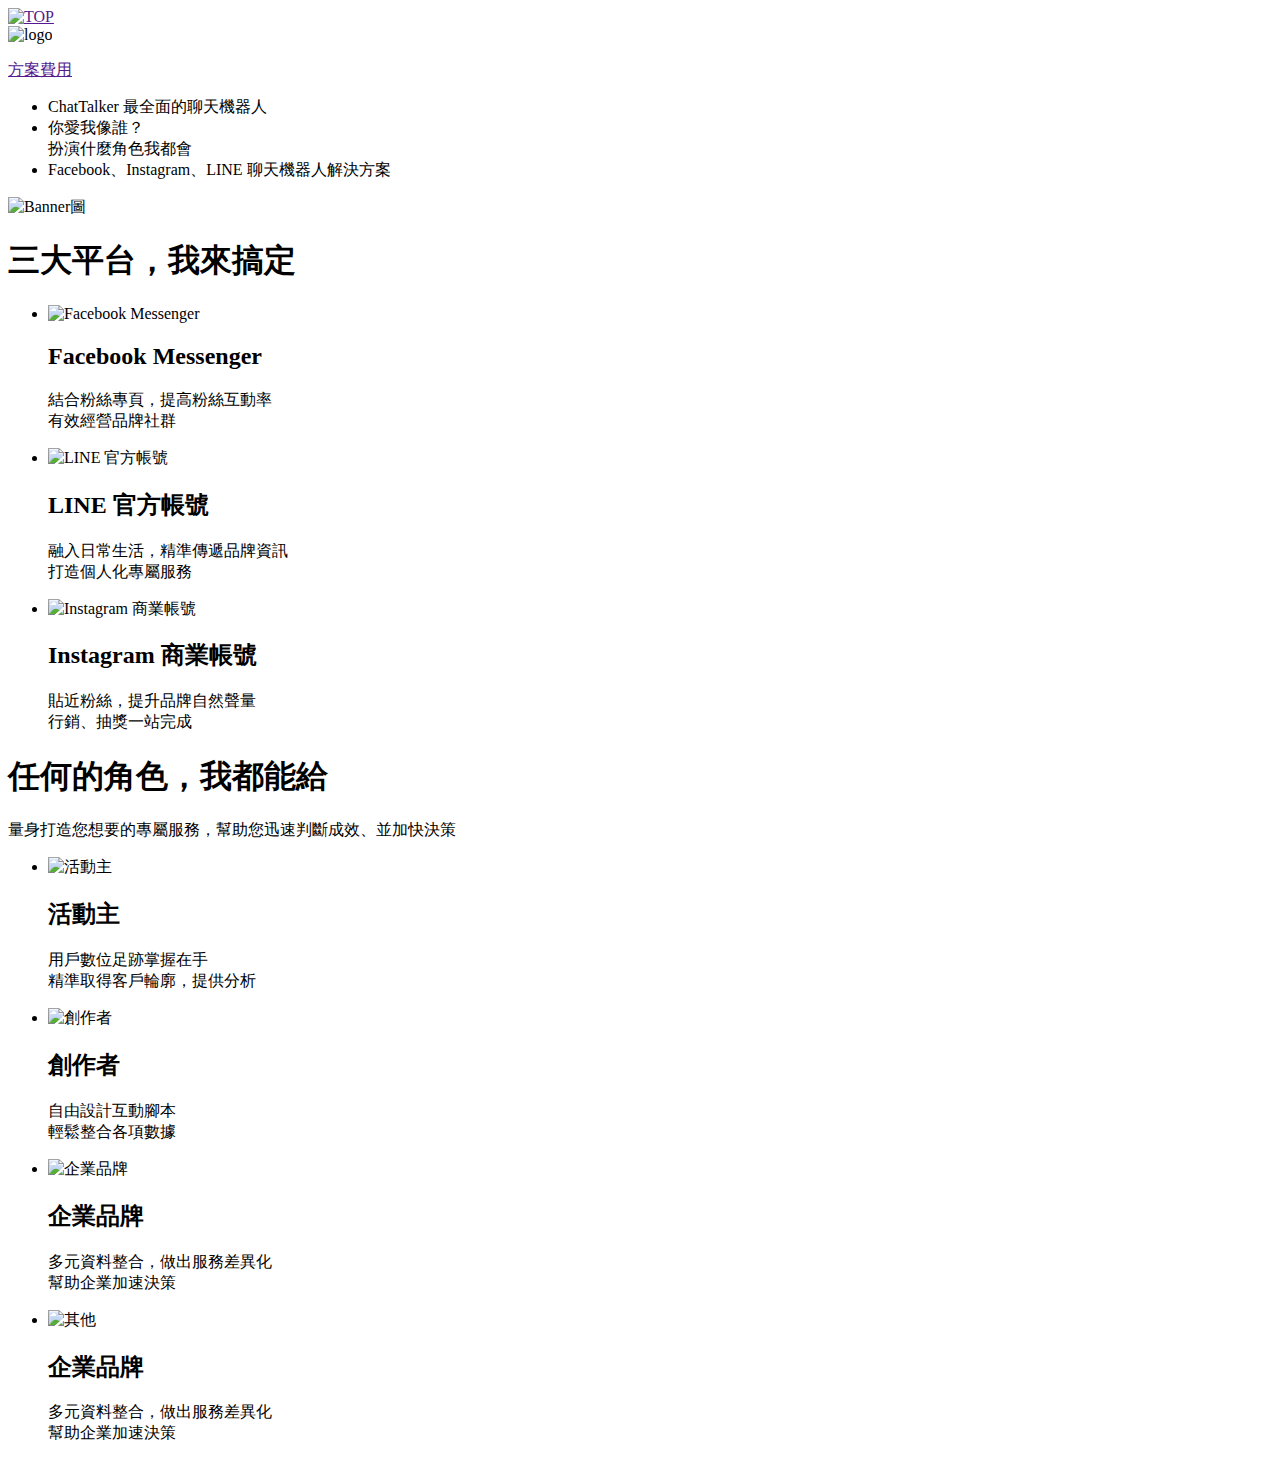
==== index.html @ 8fad362f "HTML格式" ====
<!DOCTYPE html>
<html lang="en">

<head>
    <meta charset="UTF-8">
    <meta http-equiv="X-UA-Compatible" content="IE=edge">
    <meta name="viewport" content="width=device-width, initial-scale=1.0">
    <link rel="stylesheet" href="reset.css">
    <link rel="stylesheet" href="style.css">
    <title>第三週 - RWD 一點都不難，手把手打造手機版網</title>
</head>

<body>
    <!-- 頁面內容(+背景底圖) -->
    <div class="container">
        <!-- 黃曲線色塊背景 -->
        <div class="bgi-01"></div>
        <!-- 置頂(GoTop) -->
        <a class="gotop" href="">
            <img src="https://drive.google.com/uc?export=view&id=1sBYE4o3BccQ96KwDdV9GEMbYti39cmnj" alt="TOP"></a>
        <!-- 表頭(Logo + 方案費用按鈕) -->
        <div class="header">
            <!-- (Logo) -->
            <div class="logo-top"><img
                    src="https://github.com/hexschool/webLayoutTraining1st/blob/master/chatTalker_images/logo.png?raw=true"
                    alt="logo"></div>
            <!-- (方案費用按鈕) -->
            <a href="" class="link">
                <div class="case-cost">
                    <p>方案費用</p>
                </div>
            </a>
        </div>
        <!-- Banner(左側Slogan + 右側圖) -->

        <div class="banner">
            <div class="solgan">
                <ul class="slogan-item">
                    <li class="solgan-item-1">ChatTalker 最全面的聊天機器人</li>
                    <li class="solgan-item-2">你愛我像誰？<br>扮演什麼角色我都會</li>
                    <li class="solgan-item-3">Facebook、Instagram、LINE 聊天機器人解決方案</li>
                </ul>
            </div>
            <div class="banner-img">
                <img src="https://github.com/hexschool/webLayoutTraining1st/blob/master/chatTalker_images/home.svg?raw=true"
                    alt="Banner圖">
            </div>
        </div>

        <!-- 三大平台，我來搞定 -->
        <h1 class="social-media">三大平台，我來搞定</h1>
        <!-- Facebook + LINE + IG -->
        <ul class="media-3">
            <li class="Facebook">
                <img src="https://drive.google.com/uc?export=view&id=1XH35x6qlJoiIuz3nzIiyupL7RR2BRRcg"
                    alt="Facebook Messenger">
                <h2>Facebook Messenger</h2>
                <p>結合粉絲專頁，提高粉絲互動率<br>有效經營品牌社群</p>
            </li>
            <li class="LINE">
                <img src="https://drive.google.com/uc?export=view&id=1EQseoppN3dDP-yrOYeEFmyvTCvLAWO0u" alt="LINE 官方帳號">
                <h2>LINE 官方帳號</h2>
                <p>融入日常生活，精準傳遞品牌資訊<br>打造個人化專屬服務</p>
            </li>
            <li class="IG">
                <img src="https://drive.google.com/uc?export=view&id=1R79skVw8sp6_OXdiisGsTgge0bP0V-e8"
                    alt="Instagram 商業帳號">
                <h2>Instagram 商業帳號</h2>
                <p>貼近粉絲，提升品牌自然聲量<br>行銷、抽獎一站完成</p>
            </li>
        </ul>
        <!-- 任何的角色，我都能給 -->
        <h1 class="any-actor">任何的角色，我都能給</h1>
        <p class="actor-slogan">量身打造您想要的專屬服務，幫助您迅速判斷成效、並加快決策</p>
        <ul class="actor">
            <li class="actor-01"><img src="https://drive.google.com/uc?export=view&id=1tPxVIMw8exGT_G2j2bnwe-807lundO4O"
                    alt="活動主">
                <h2>活動主</h2>
                <p>用戶數位足跡掌握在手<br>精準取得客戶輪廓，提供分析</p>
            </li>
            <li class="actor-02"><img src="https://drive.google.com/uc?export=view&id=1GoV-y7H898oSxpQZ9uZcnLUOlHnnU70u"
                    alt="創作者">
                <h2>創作者</h2>
                <p>自由設計互動腳本<br>輕鬆整合各項數據</p>
            </li>
            <li class="actor-03"><img src="https://drive.google.com/uc?export=view&id=1tlWOFxxPm3g-2RVwGw-IqIE9GUp6NPls"
                    alt="企業品牌">
                <h2>企業品牌</h2>
                <p>多元資料整合，做出服務差異化<br>幫助企業加速決策</p>
            </li>
            <li class="actor-04"><img src="https://drive.google.com/uc?export=view&id=1u_MtL2kQaM2lgJYCbSdToIdzBC2ycOsN"
                    alt="其他">
                <h2>企業品牌</h2>
                <p>多元資料整合，做出服務差異化<br>幫助企業加速決策</p>
            </li>
        </ul>

    </div>

    </div>
</body>

</html>
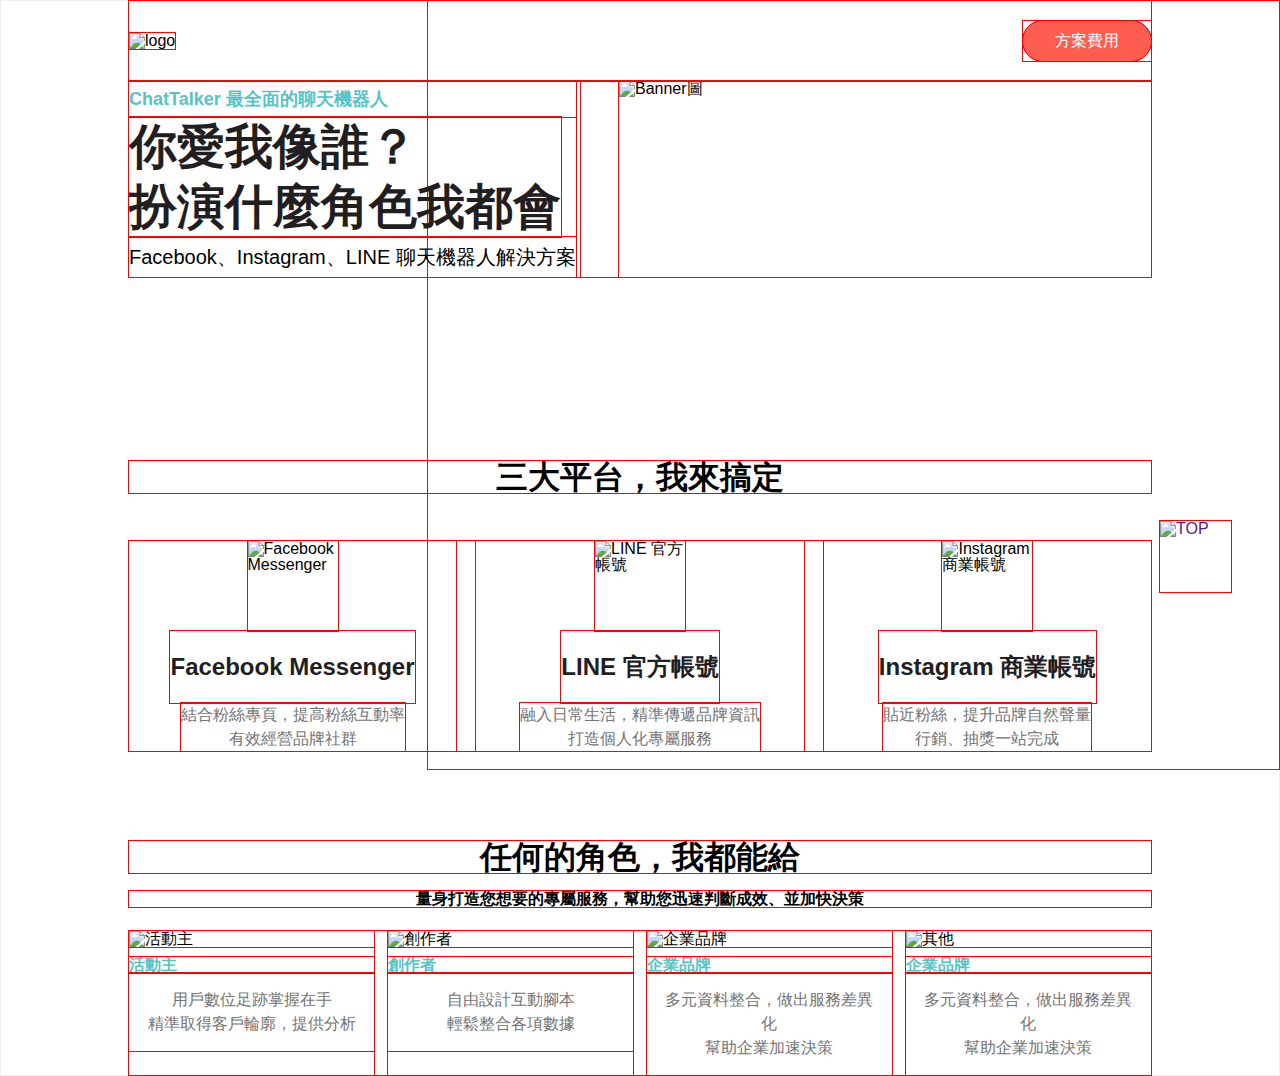
==== commit 95df44f9: "CSS樣式" ====
--- a/index.html
+++ b/index.html
@@ -5,8 +5,8 @@
     <meta charset="UTF-8">
     <meta http-equiv="X-UA-Compatible" content="IE=edge">
     <meta name="viewport" content="width=device-width, initial-scale=1.0">
-    <link rel="stylesheet" href="reset.css">
-    <link rel="stylesheet" href="style.css">
+    <link rel="stylesheet" href="css/reset.css">
+    <link rel="stylesheet" href="css/style.css">
     <title>第三週 - RWD 一點都不難，手把手打造手機版網</title>
 </head>
 
--- a/css/style.css
+++ b/css/style.css
@@ -0,0 +1,327 @@
+* {
+  outline: 1px solid red;
+}
+* {
+  box-sizing: border-box;
+}
+body {
+  /* background-color: #fafafa; */
+  background-color: #ddd;
+  /* GOOGLE字型 */
+  font-family: "Noto Sans TC", sans-serif;
+  /* 網頁瀏覽流動字體_(程式碼) */
+  /* font-size: calc(12px + (16 - 12) * ((100vw - 300px) / (2000 - 300))); */
+}
+/* 頁面內容 */
+.container {
+  max-width: 1364px;
+  height: auto;
+  margin: 0 auto;
+  /* 左右間隙 */
+  padding-left: 10vw;
+  padding-right: 10vw;
+  position: relative;
+  z-index: 2;
+}
+/* 黃曲線色塊背景 */
+.bgi-01 {
+  position: absolute;
+  width: 851.5px;
+  height: 768px;
+  background-size: contain;
+  background-image: url("https://github.com/hexschool/webLayoutTraining1st/blob/master/chatTalker_images/bg_home.svg?raw=true");
+  top: 0px;
+  right: 0px;
+  background-repeat: no-repeat;
+  z-index: -1;
+}
+/* 背景底圖(右黃曲，左藍球、右藍球，左黃球) */
+.container {
+  background: url("https://github.com/hexschool/webLayoutTraining1st/blob/master/chatTalker_images/ball01.svg?raw=true") -230px
+      518px,
+    url("https://github.com/hexschool/webLayoutTraining1st/blob/master/chatTalker_images/ball02.svg?raw=true")
+      1156px 1764px,
+    url("https://github.com/hexschool/webLayoutTraining1st/blob/master/chatTalker_images/ball03.svg?raw=true")
+      50px 2750px;
+  background-repeat: no-repeat;
+  background-color: #fff;
+  border: 1px solid #efefef;
+}
+img {
+  width: 100%;
+  height: auto;
+}
+/* 置頂(GoTop) */
+.gotop > img {
+  width: 71px;
+  height: 71px;
+  position: absolute;
+  top: 520px;
+  right: 48px;
+  z-index: 1;
+}
+
+/* 表頭(Logo + 方案費用按鈕) */
+.header {
+  width: 100%;
+  height: 80px;
+  display: flex;
+  justify-content: space-between;
+  align-items: center;
+}
+/* 表頭(Logo) */
+.logo-top > img {
+  width: 218px;
+  height: auto;
+}
+/* 表頭(方案費用按鈕) */
+.case-cost {
+  width: 128px;
+  display: flex;
+  align-items: center;
+}
+.case-cost p {
+  display: flex;
+  justify-content: center;
+  align-items: center;
+  height: 40px;
+  width: 128px;
+  color: #fff;
+  border-radius: 20px;
+  font-size: 16px;
+}
+a.link {
+  text-decoration: none;
+  border-radius: 20px;
+  background-color: #ff5d50;
+}
+a.link:hover {
+  border-radius: 20px;
+  background-color: #56c4c5;
+}
+
+/* Banner(左側Slogan + 右側圖) */
+.banner {
+  display: flex;
+  justify-content: space-between;
+  height: 534px;
+  height: auto;
+  margin-bottom: 18%;
+}
+/* Banner(左側Slogan) */
+.solgan {
+  width: 451px;
+  display: flex;
+  align-items: center;
+}
+.solgan-item-1 {
+  font-size: 18px;
+  font-weight: bold;
+  color: #56c4c5;
+  line-height: 2;
+}
+.solgan-item-2 {
+  font-size: 48px;
+  font-weight: bold;
+  color: #221e1f;
+  width: 432px;
+  line-height: 1.25;
+}
+.solgan-item-3 {
+  font-size: 20px;
+  color: #22 1e1f;
+  line-height: 2;
+}
+/* Banner(右側圖) */
+.banner-img {
+  width: 532px;
+  display: flex;
+  justify-content: flex-end;
+}
+.banner-img > img {
+  width: 100%;
+  height: auto;
+}
+
+/* 三大平台，我來搞定 */
+.social-media {
+  font-size: 32px;
+  font-weight: bold;
+  text-align: center;
+  margin-bottom: 48px;
+}
+/* Facebook + LINE + IG */
+.media-3 {
+  display: flex;
+  flex-direction: row;
+  justify-content: space-between;
+  margin-bottom: 10vh;
+}
+.Facebook,
+.LINE,
+.IG {
+  display: flex;
+  flex-direction: column;
+  align-items: center;
+  width: 32%;
+}
+
+.Facebook img,
+.LINE img,
+.IG img {
+  width: 90px;
+  height: 90px;
+  display: flex;
+  justify-content: center;
+}
+.Facebook h2,
+.LINE h2,
+.IG h2 {
+  font-size: 24px;
+  font-weight: bold;
+  padding: 24px 0;
+  color: #221e1f;
+}
+.Facebook p,
+.LINE p,
+.IG p {
+  /* width: 32%; */
+  font-size: 16px;
+  color: #747474;
+  text-align: center;
+  line-height: 1.5;
+}
+/* 任何的角色，我都能給 */
+.any-actor {
+  font-size: 32px;
+  font-weight: bold;
+  text-align: center;
+  margin-bottom: 18px;
+}
+.actor-slogan {
+  text-align: center;
+  font-weight: bold;
+  margin-bottom: 24px;
+}
+.actor {
+  display: flex;
+  flex-direction: row;
+  justify-content: space-between;
+  width: 100%;
+}
+.actor-01,
+.actor-02,
+.actor-03,
+.actor-04 {
+  display: flex;
+  flex-direction: column;
+  width: 24%;
+}
+.actor-01 img,
+.actor-02 img,
+.actor-03 img,
+.actor-04 img {
+  max-width: 260px;
+  height: auto;
+  display: flex;
+  justify-content: center;
+  margin-bottom: 10px;
+}
+.actor-01 h2,
+.actor-02 h2,
+.actor-03 h2,
+.actor-04 h2 {
+  color: #56c4c5;
+  font-size: 16px;
+  font-weight: bold;
+}
+.actor-01 p,
+.actor-02 p,
+.actor-03 p,
+.actor-04 p {
+  /* width: 94%; */
+  font-size: 16px;
+  color: #747474;
+  text-align: center;
+  line-height: 1.5;
+  padding: 15px;
+  text-align: center;
+}
+/* ================================= 768px 尺寸 ================================= */
+@media (max-width: 768px) {
+  .container {
+    /* 左右間隙 */
+    padding-left: 7%;
+    padding-right: 7%;
+  }
+  /* 黃曲線色塊背景 */
+  .bgi-01 {
+    position: absolute;
+    width: 426px;
+    height: 384px;
+    background-size: cover;
+    background-size: 100% 100%;
+    background-image: url("https://github.com/hexschool/webLayoutTraining1st/blob/master/chatTalker_images/bg_home.svg?raw=true");
+    top: 0;
+    right: 0;
+    z-index: -1;
+  }
+  /* 表頭(Logo) */
+  .logo-top > img {
+    width: 180px;
+    height: auto;
+  }
+  /* Banner(左側Slogan + 右側圖) */
+  .banner {
+    display: flex;
+    justify-content: center;
+    flex-wrap: wrap;
+    margin-bottom: 100px;
+  }
+  /* Banner(右側圖) */
+  .banner-img {
+    width: 320px;
+    height: auto;
+  }
+  /* Facebook + LINE + IG */
+  .social-media {
+    margin-bottom: 32px;
+  }
+  .media-3 {
+    display: flex;
+    justify-content: center;
+    flex-wrap: wrap;
+  }
+  .Facebook,
+  .LINE,
+  .IG {
+    display: flex;
+    align-items: center;
+    width: 100%;
+  }
+  .Facebook h2,
+  .LINE h2,
+  .IG h2 {
+    padding: 14px 0;
+  }
+  .Facebook,
+  .LINE,
+  .IG {
+    margin-bottom: 24px;
+  }
+  /* 任何的角色，我都能給 */
+  .actor {
+    display: flex;
+    flex-wrap: wrap;
+    align-items: center;
+  }
+  .actor-01,
+  .actor-02,
+  .actor-03,
+  .actor-04 {
+    display: flex;
+    align-items: center;
+    width: 100%;
+    margin-bottom: 20px;
+  }
+}
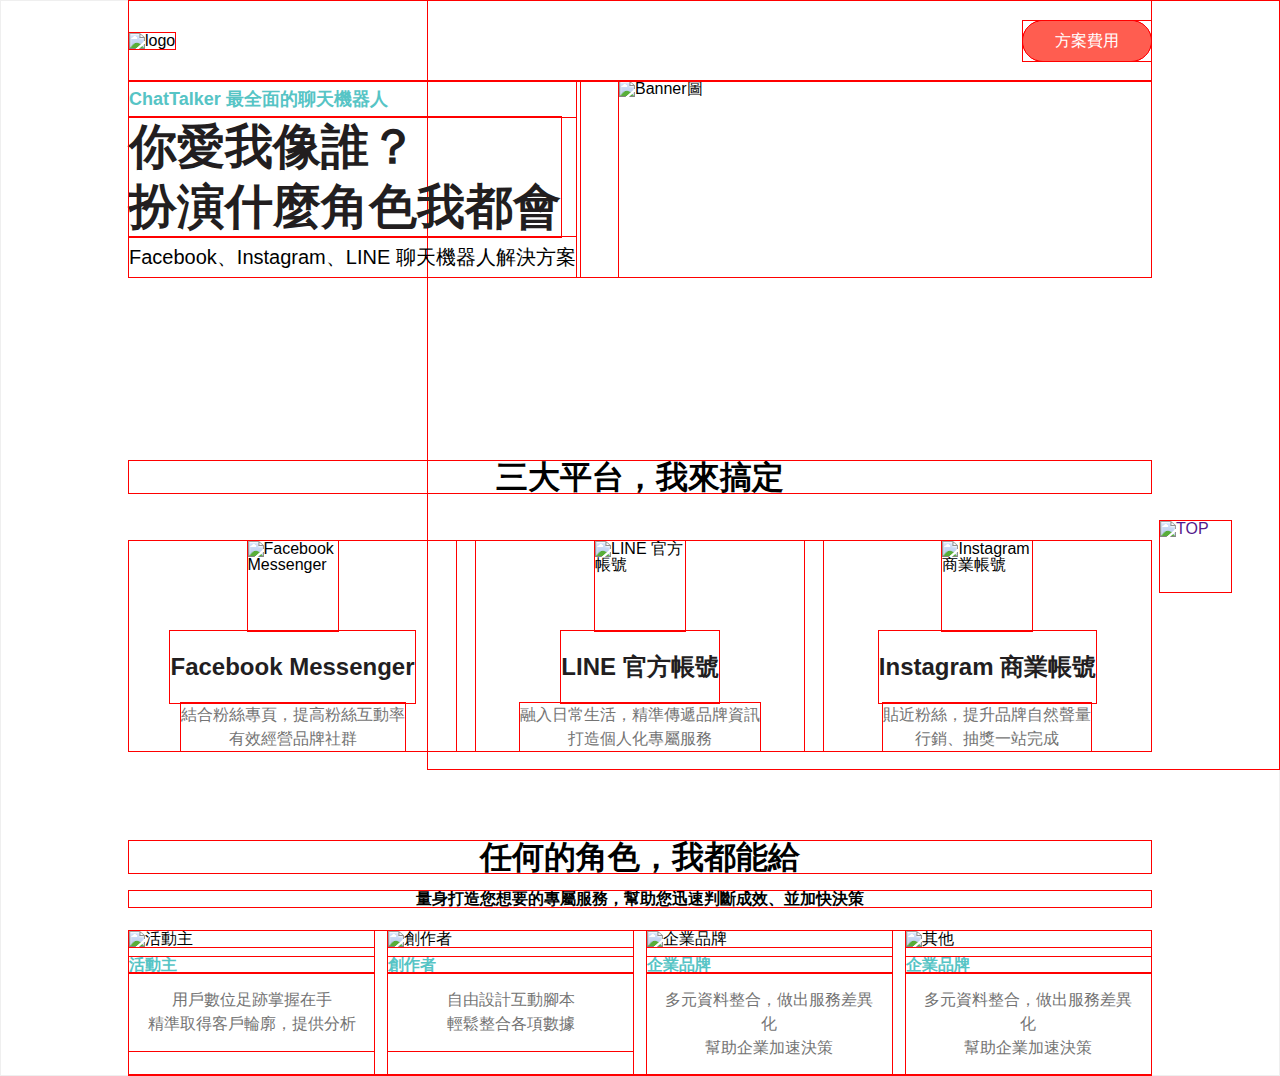
==== commit 6d54e4d7: "新增訊息欄位" ====
--- a/index.html
+++ b/index.html
@@ -94,6 +94,18 @@
                 <p>多元資料整合，做出服務差異化<br>幫助企業加速決策</p>
             </li>
         </ul>
+        <!-- 信息欄位 -->
+        <div class="info">
+            <div class="info-left">
+                <ul class="info-all">
+                    <li class="info-1"></li>
+                    <li class="info-2"></li>
+                    <li class="info-3"></li>
+                    <li class="info-4"></li>
+                </ul>
+            </div>
+            <div class="info-right"></div>
+        </div>
 
     </div>
 
--- a/css/style.css
+++ b/css/style.css
@@ -247,6 +247,13 @@
   padding: 15px;
   text-align: center;
 }
+/* 信息欄位 */
+.info {
+}
+.infleft {
+}
+.info-right {
+}
 /* ================================= 768px 尺寸 ================================= */
 @media (max-width: 768px) {
   .container {
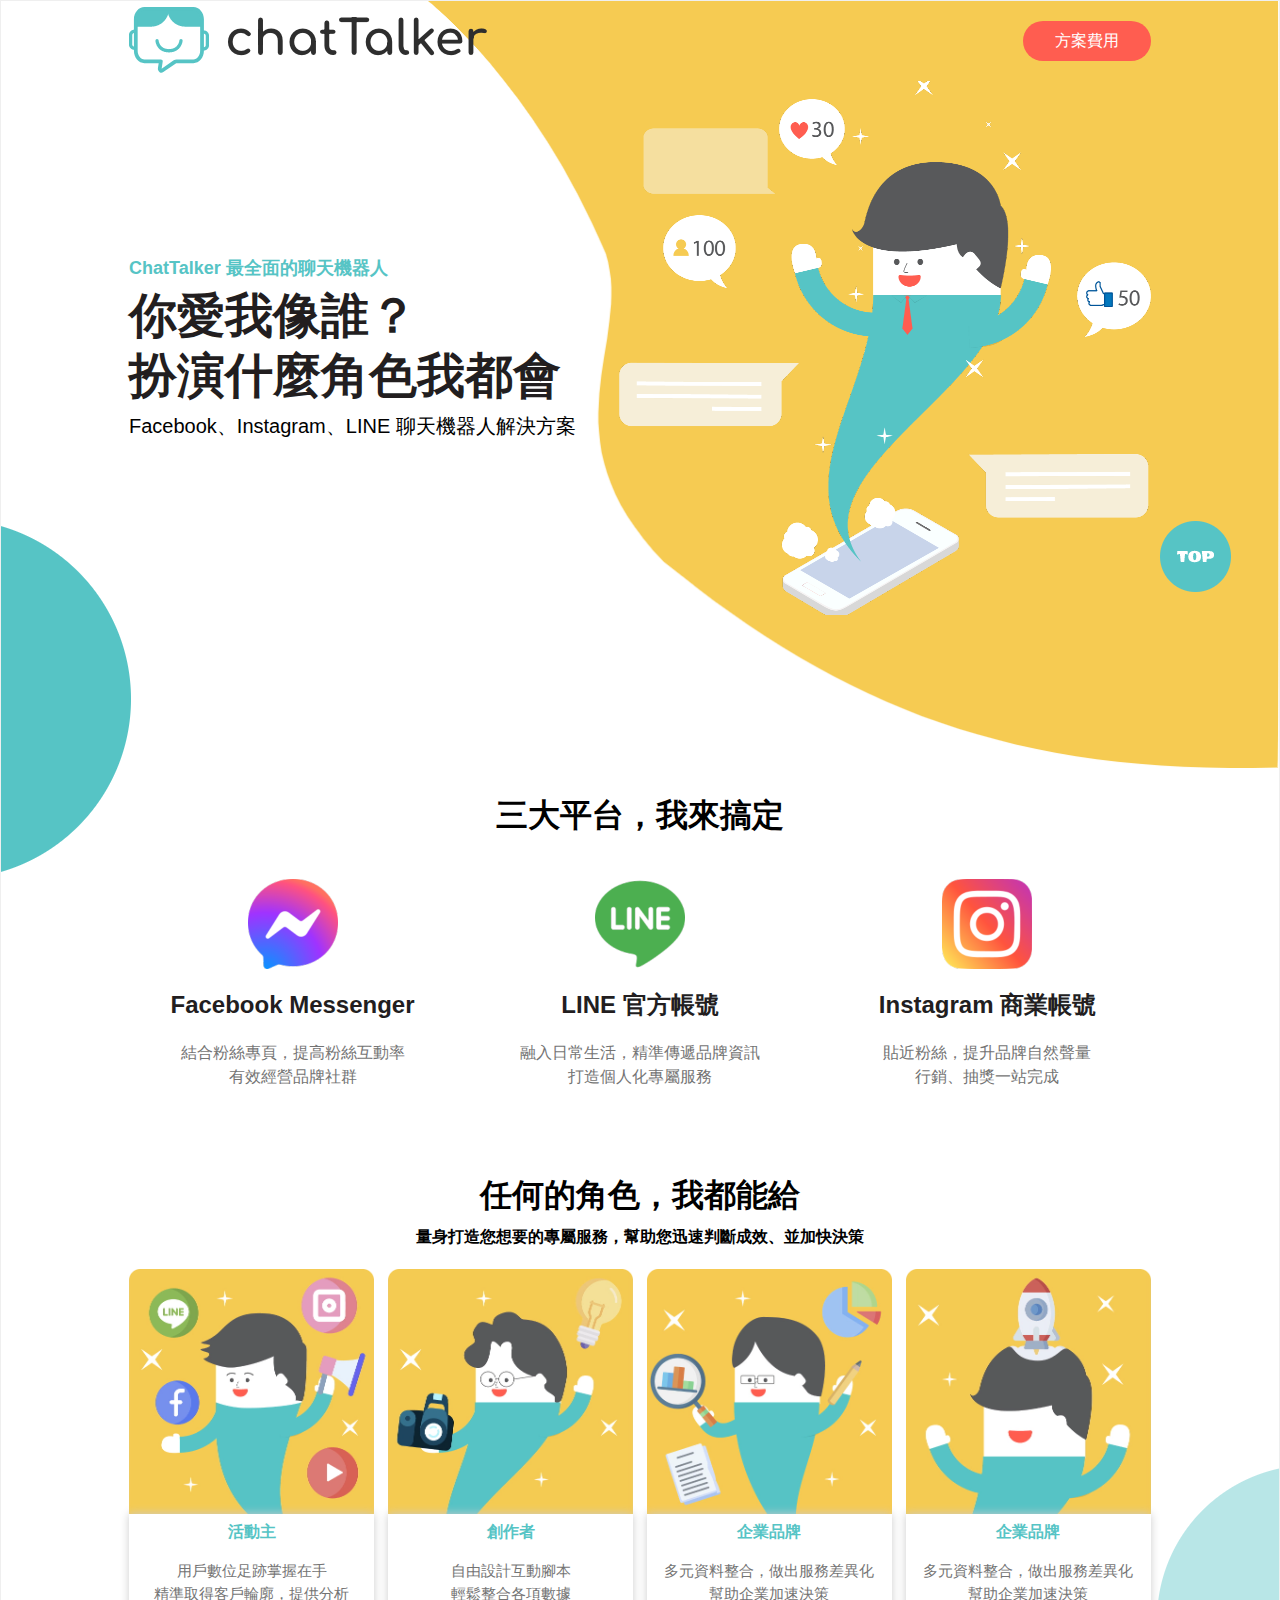
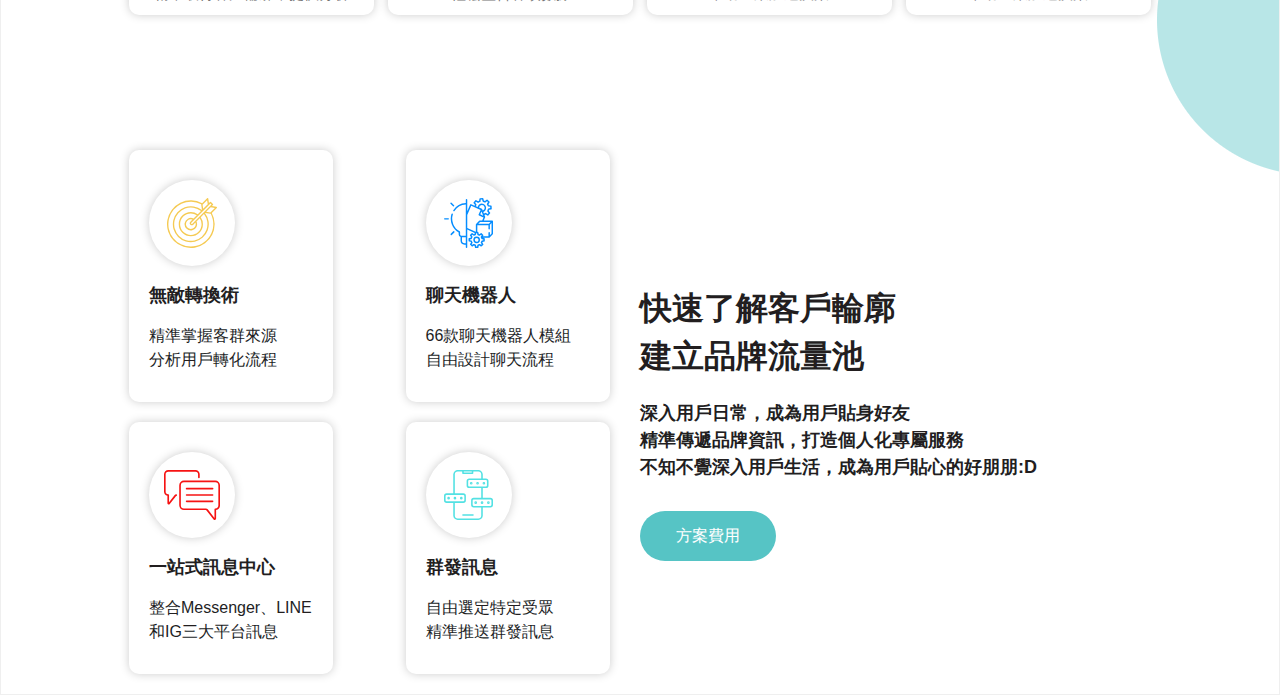
==== commit 1f2e8d6e: "IMG圖像" ====
--- a/index.html
+++ b/index.html
@@ -17,13 +17,11 @@
         <div class="bgi-01"></div>
         <!-- 置頂(GoTop) -->
         <a class="gotop" href="">
-            <img src="https://drive.google.com/uc?export=view&id=1sBYE4o3BccQ96KwDdV9GEMbYti39cmnj" alt="TOP"></a>
+            <img src="img/top.png" alt="TOP"></a>
         <!-- 表頭(Logo + 方案費用按鈕) -->
         <div class="header">
             <!-- (Logo) -->
-            <div class="logo-top"><img
-                    src="https://github.com/hexschool/webLayoutTraining1st/blob/master/chatTalker_images/logo.png?raw=true"
-                    alt="logo"></div>
+            <div class="logo-top"><a href=""><img src="img/logo.png" alt="HOME"></a></div>
             <!-- (方案費用按鈕) -->
             <a href="" class="link">
                 <div class="case-cost">
@@ -32,7 +30,6 @@
             </a>
         </div>
         <!-- Banner(左側Slogan + 右側圖) -->
-
         <div class="banner">
             <div class="solgan">
                 <ul class="slogan-item">
@@ -41,9 +38,10 @@
                     <li class="solgan-item-3">Facebook、Instagram、LINE 聊天機器人解決方案</li>
                 </ul>
             </div>
-            <div class="banner-img">
-                <img src="https://github.com/hexschool/webLayoutTraining1st/blob/master/chatTalker_images/home.svg?raw=true"
-                    alt="Banner圖">
+            <div class="bg-sm">
+                <div class="banner-img">
+                    <img src="img/home.png" alt="Banner圖">
+                </div>
             </div>
         </div>
 
@@ -52,19 +50,17 @@
         <!-- Facebook + LINE + IG -->
         <ul class="media-3">
             <li class="Facebook">
-                <img src="https://drive.google.com/uc?export=view&id=1XH35x6qlJoiIuz3nzIiyupL7RR2BRRcg"
-                    alt="Facebook Messenger">
+                <a href=""><img src="img/messenger.png" alt="Facebook Messenger"></a>
                 <h2>Facebook Messenger</h2>
                 <p>結合粉絲專頁，提高粉絲互動率<br>有效經營品牌社群</p>
             </li>
             <li class="LINE">
-                <img src="https://drive.google.com/uc?export=view&id=1EQseoppN3dDP-yrOYeEFmyvTCvLAWO0u" alt="LINE 官方帳號">
+                <a href=""><img src="img/line.png" alt="LINE 官方帳號"></a>
                 <h2>LINE 官方帳號</h2>
                 <p>融入日常生活，精準傳遞品牌資訊<br>打造個人化專屬服務</p>
             </li>
             <li class="IG">
-                <img src="https://drive.google.com/uc?export=view&id=1R79skVw8sp6_OXdiisGsTgge0bP0V-e8"
-                    alt="Instagram 商業帳號">
+                <a href=""><img src="img/instagram.png" alt="Instagram 商業帳號"></a>
                 <h2>Instagram 商業帳號</h2>
                 <p>貼近粉絲，提升品牌自然聲量<br>行銷、抽獎一站完成</p>
             </li>
@@ -73,38 +69,84 @@
         <h1 class="any-actor">任何的角色，我都能給</h1>
         <p class="actor-slogan">量身打造您想要的專屬服務，幫助您迅速判斷成效、並加快決策</p>
         <ul class="actor">
-            <li class="actor-01"><img src="https://drive.google.com/uc?export=view&id=1tPxVIMw8exGT_G2j2bnwe-807lundO4O"
-                    alt="活動主">
-                <h2>活動主</h2>
-                <p>用戶數位足跡掌握在手<br>精準取得客戶輪廓，提供分析</p>
+            <li class="actor-01"><a href=""><img src="img/actor-01.png" alt="活動主"></a>
+                <div class="actor-shadow">
+                    <h2>活動主</h2>
+                    <p>用戶數位足跡掌握在手<br>精準取得客戶輪廓，提供分析</p>
+                </div>
             </li>
-            <li class="actor-02"><img src="https://drive.google.com/uc?export=view&id=1GoV-y7H898oSxpQZ9uZcnLUOlHnnU70u"
-                    alt="創作者">
-                <h2>創作者</h2>
-                <p>自由設計互動腳本<br>輕鬆整合各項數據</p>
+            <li class="actor-02"><a href=""><img src="img/actor-02.png" alt="創作者"></a>
+                <div class="actor-shadow">
+                    <h2>創作者</h2>
+                    <p>自由設計互動腳本<br>輕鬆整合各項數據</p>
+                </div>
             </li>
-            <li class="actor-03"><img src="https://drive.google.com/uc?export=view&id=1tlWOFxxPm3g-2RVwGw-IqIE9GUp6NPls"
-                    alt="企業品牌">
-                <h2>企業品牌</h2>
-                <p>多元資料整合，做出服務差異化<br>幫助企業加速決策</p>
+            <li class="actor-03"><a href=""><img src="img/actor-03.png" alt="企業品牌"></a>
+                <div class="actor-shadow">
+                    <h2>企業品牌</h2>
+                    <p>多元資料整合，做出服務差異化<br>幫助企業加速決策</p>
+                </div>
             </li>
-            <li class="actor-04"><img src="https://drive.google.com/uc?export=view&id=1u_MtL2kQaM2lgJYCbSdToIdzBC2ycOsN"
-                    alt="其他">
-                <h2>企業品牌</h2>
-                <p>多元資料整合，做出服務差異化<br>幫助企業加速決策</p>
+            <li class="actor-04"><img src="img/actor-04.png" alt="其他">
+                <div class="actor-shadow">
+                    <h2>企業品牌</h2>
+                    <p>多元資料整合，做出服務差異化<br>幫助企業加速決策</p>
+                </div>
             </li>
         </ul>
-        <!-- 信息欄位 -->
+        <!-- 信息欄位(LEFT + RIGHT) -->
         <div class="info">
+            <!-- 信息欄位(LEFT) -->
             <div class="info-left">
                 <ul class="info-all">
-                    <li class="info-1"></li>
-                    <li class="info-2"></li>
-                    <li class="info-3"></li>
-                    <li class="info-4"></li>
+                    <li class="info-1">
+                        <div class="info-bg">
+                            <img class="info-img-1" src="img/info-1.svg" alt="">
+                        </div>
+                        <h2>無敵轉換術</h2>
+                        <p>精準掌握客群來源<br>分析用戶轉化流程</p>
+                    </li>
+                    <li class="info-2">
+                        <div class="info-bg">
+                            <img class="info-img-2" src="img/info-2.svg" alt="">
+                        </div>
+                        <h2>聊天機器人</h2>
+                        <p>66款聊天機器人模組<br>自由設計聊天流程</p>
+                    </li>
+                    <li class="info-3">
+                        <div class="info-bg">
+                            <img class="info-img-3" src="img/info-3.svg" alt="">
+                        </div>
+                        <h2>一站式訊息中心</h2>
+                        <p>整合Messenger、LINE<br>和IG三大平台訊息</p>
+                    </li>
+                    <li class="info-4">
+                        <div class="info-bg">
+                            <img class="info-img-4" src="img/info-4.svg" alt="">
+                        </div>
+                        <h2>群發訊息</h2>
+                        <p>自由選定特定受眾<br>精準推送群發訊息</p>
+                    </li>
                 </ul>
             </div>
-            <div class="info-right"></div>
+            <!-- 信息欄位(RIGHT) -->
+            <div class="info-right">
+                <div class="info-cost">
+                    <ul class="cost-item">
+                        <li class="cost-item-1">快速了解客戶輪廓<br>建立品牌流量池</li>
+                        <li class="cost-item-2">深入用戶日常，成為用戶貼身好友<br>精準傳遞品牌資訊，打造個人化專屬服務<br>不知不覺深入用戶生活，成為用戶貼心的好朋朋:D</li>
+                        <li class="cost-item-3">
+                            <!-- 信息欄位(方案費用按鈕) -->
+                            <a href="" class="r-link">
+                                <div class="r-case-cost">
+                                    <p>方案費用</p>
+                                </div>
+                            </a>
+                        </li>
+                    </ul>
+                </div>
+
+            </div>
         </div>
 
     </div>
--- a/css/style.css
+++ b/css/style.css
@@ -1,6 +1,3 @@
-* {
-  outline: 1px solid red;
-}
 * {
   box-sizing: border-box;
 }
@@ -29,7 +26,7 @@
   width: 851.5px;
   height: 768px;
   background-size: contain;
-  background-image: url("https://github.com/hexschool/webLayoutTraining1st/blob/master/chatTalker_images/bg_home.svg?raw=true");
+  background-image: url("../img/bg_yellow.png");
   top: 0px;
   right: 0px;
   background-repeat: no-repeat;
@@ -37,12 +34,8 @@
 }
 /* 背景底圖(右黃曲，左藍球、右藍球，左黃球) */
 .container {
-  background: url("https://github.com/hexschool/webLayoutTraining1st/blob/master/chatTalker_images/ball01.svg?raw=true") -230px
-      518px,
-    url("https://github.com/hexschool/webLayoutTraining1st/blob/master/chatTalker_images/ball02.svg?raw=true")
-      1156px 1764px,
-    url("https://github.com/hexschool/webLayoutTraining1st/blob/master/chatTalker_images/ball03.svg?raw=true")
-      50px 2750px;
+  background: url("../img/ball-1.png") -230px 518px,
+    url("../img/ball-2.png") 1156px 1464px, url("../img/ball-3.png") 50px 2750px;
   background-repeat: no-repeat;
   background-color: #fff;
   border: 1px solid #efefef;
@@ -52,7 +45,7 @@
   height: auto;
 }
 /* 置頂(GoTop) */
-.gotop > img {
+.gotop {
   width: 71px;
   height: 71px;
   position: absolute;
@@ -216,6 +209,7 @@
   display: flex;
   flex-direction: column;
   width: 24%;
+  background-color: #fff;
 }
 .actor-01 img,
 .actor-02 img,
@@ -225,7 +219,6 @@
   height: auto;
   display: flex;
   justify-content: center;
-  margin-bottom: 10px;
 }
 .actor-01 h2,
 .actor-02 h2,
@@ -234,26 +227,138 @@
   color: #56c4c5;
   font-size: 16px;
   font-weight: bold;
+  text-align: center;
+  margin-top: 10px;
+  margin-bottom: 10px;
 }
 .actor-01 p,
 .actor-02 p,
 .actor-03 p,
 .actor-04 p {
   /* width: 94%; */
+  font-size: 15px;
+  color: #747474;
+  text-align: center;
+  line-height: 1.5;
+  padding: 10px;
+  text-align: center;
+}
+.actor-shadow {
+  border-radius: 0 0 10px 10px;
+  box-shadow: 0 0 10px #ccc;
+}
+/* 信息欄位(LEFT + RIGHT) */
+.info {
+  display: flex;
+  margin-top: 15vh;
+}
+/* 信息欄位(LEFT) */
+.info-left {
+  width: 50%;
+}
+.info-all {
+  display: flex;
+  flex-wrap: wrap;
+  justify-content: space-between;
+}
+.info-1,
+.info-2,
+.info-3,
+.info-4 {
+  width: 40%;
+  display: flex;
+  flex-direction: column;
+  padding: 30px 20px;
+  border-radius: 10px;
+  box-shadow: 0 0 10px #ccc;
+  margin-bottom: 20px;
+  margin-right: 30px;
+}
+.info-bg {
+  width: 86px;
+  height: 86px;
+  border-radius: 43px;
+  box-shadow: 0 0 10px #ccc;
+  display: flex;
+  justify-content: center;
+  align-items: center;
+  margin-right: 30px;
+  background-color: #fff;
+}
+.info-img-1,
+.info-img-2,
+.info-img-3,
+.info-img-4 {
+  height: 50px;
+  width: auto;
+}
+.info-1 h2,
+.info-2 h2,
+.info-3 h2,
+.info-4 h2 {
+  font-size: 18px;
+  font-weight: bold;
+  color: #221e1f;
+  margin-top: 20px;
+  margin-bottom: 20px;
+}
+.info-1 p,
+.info-2 p,
+.info-3 p,
+.info-4 p {
   font-size: 16px;
-  color: #747474;
-  text-align: center;
   line-height: 1.5;
-  padding: 15px;
-  text-align: center;
-}
-/* 信息欄位 */
-.info {
-}
-.infleft {
-}
+  color: #221e1f;
+}
+/* 信息欄位(RIGHT) */
 .info-right {
-}
+  width: 50%;
+  display: flex;
+  flex-direction: column;
+  justify-content: center;
+}
+.cost-item-1 {
+  font-size: 32px;
+  font-weight: bold;
+  color: #221e1f;
+  line-height: 1.5;
+}
+.cost-item-2 {
+  font-size: 18px;
+  font-weight: bold;
+  color: #221e1f;
+  line-height: 1.5;
+  margin-top: 20px;
+  margin-bottom: 30px;
+}
+/* 信息欄位(方案費用按鈕) */
+.r-link {
+  width: 136px;
+  display: flex;
+  align-items: center;
+}
+.r-link p {
+  display: flex;
+  justify-content: center;
+  align-items: center;
+  height: 50px;
+  width: 136px;
+  color: #fff;
+  border-radius: 20px;
+  font-size: 16px;
+}
+a.r-link {
+  text-decoration: none;
+  border-radius: 25px;
+  background-color: #56c4c5;
+}
+a.r-link:hover {
+  border-radius: 25px;
+  background-color: #ff5d50;
+}
+/* * {
+  outline: 1px solid red;
+} */
 /* ================================= 768px 尺寸 ================================= */
 @media (max-width: 768px) {
   .container {
@@ -263,20 +368,26 @@
   }
   /* 黃曲線色塊背景 */
   .bgi-01 {
-    position: absolute;
-    width: 426px;
-    height: 384px;
-    background-size: cover;
-    background-size: 100% 100%;
-    background-image: url("https://github.com/hexschool/webLayoutTraining1st/blob/master/chatTalker_images/bg_home.svg?raw=true");
-    top: 0;
-    right: 0;
+    background-image: none;
+  }
+  .bg-sm {
+    width: 100%;
+    height: auto;
+    background-size: contain;
+    background-image: url("../img/bg_yellow_2.png");
+    background-position-x: center;
+    background-repeat: no-repeat;
     z-index: -1;
+    display: flex;
+    justify-content: center;
   }
   /* 表頭(Logo) */
-  .logo-top > img {
-    width: 180px;
+  .logo-top {
+    width: 130px;
     height: auto;
+  }
+  .header {
+    border-bottom: 2px solid #ffd153;
   }
   /* Banner(左側Slogan + 右側圖) */
   .banner {
@@ -284,6 +395,28 @@
     justify-content: center;
     flex-wrap: wrap;
     margin-bottom: 100px;
+  }
+  /* Banner(左側Slogan) */
+  .slogan-item {
+    width: 90vw;
+  }
+  .solgan-item-1 {
+    font-size: 16px;
+    font-weight: bold;
+    color: #56c4c5;
+    line-height: 2;
+  }
+  .solgan-item-2 {
+    font-size: 32px;
+    font-weight: bold;
+    color: #221e1f;
+    width: 432px;
+    line-height: 1.25;
+  }
+  .solgan-item-3 {
+    font-size: 16px;
+    color: #22 1e1f;
+    line-height: 2;
   }
   /* Banner(右側圖) */
   .banner-img {
@@ -331,4 +464,59 @@
     width: 100%;
     margin-bottom: 20px;
   }
-}
+  .actor-shadow {
+    width: 260px;
+  }
+  /* 信息欄位(LEFT + RIGHT) */
+  .info {
+    display: flex;
+    flex-direction: column;
+  }
+  /* 信息欄位(LEFT) */
+  .info-left {
+    width: 100%;
+  }
+  .info-1,
+  .info-2,
+  .info-3,
+  .info-4 {
+    width: 100%;
+    display: flex;
+    flex-direction: column;
+    padding: 30px 20px;
+    border-radius: 10px;
+    box-shadow: 0 0 10px #ccc;
+    margin-bottom: 20px;
+    margin-right: 30px;
+  }
+  /* 信息欄位(LEFT + RIGHT) */
+  .info {
+    display: flex;
+    flex-direction: column-reverse;
+    margin-top: 15vh;
+  }
+  /* 信息欄位(RIGHT) */
+  .info-right {
+    display: flex;
+    align-items: center;
+    width: 100%;
+    margin-bottom: 5vh;
+  }
+  .info-cost {
+    width: 100%;
+  }
+  .cost-item-1 {
+    font-size: 28px;
+    font-weight: bold;
+    text-align: center;
+  }
+  .cost-item-2 {
+    font-size: 16px;
+    font-weight: bold;
+    text-align: center;
+  }
+  .cost-item-3 {
+    display: flex;
+    justify-content: center;
+  }
+}
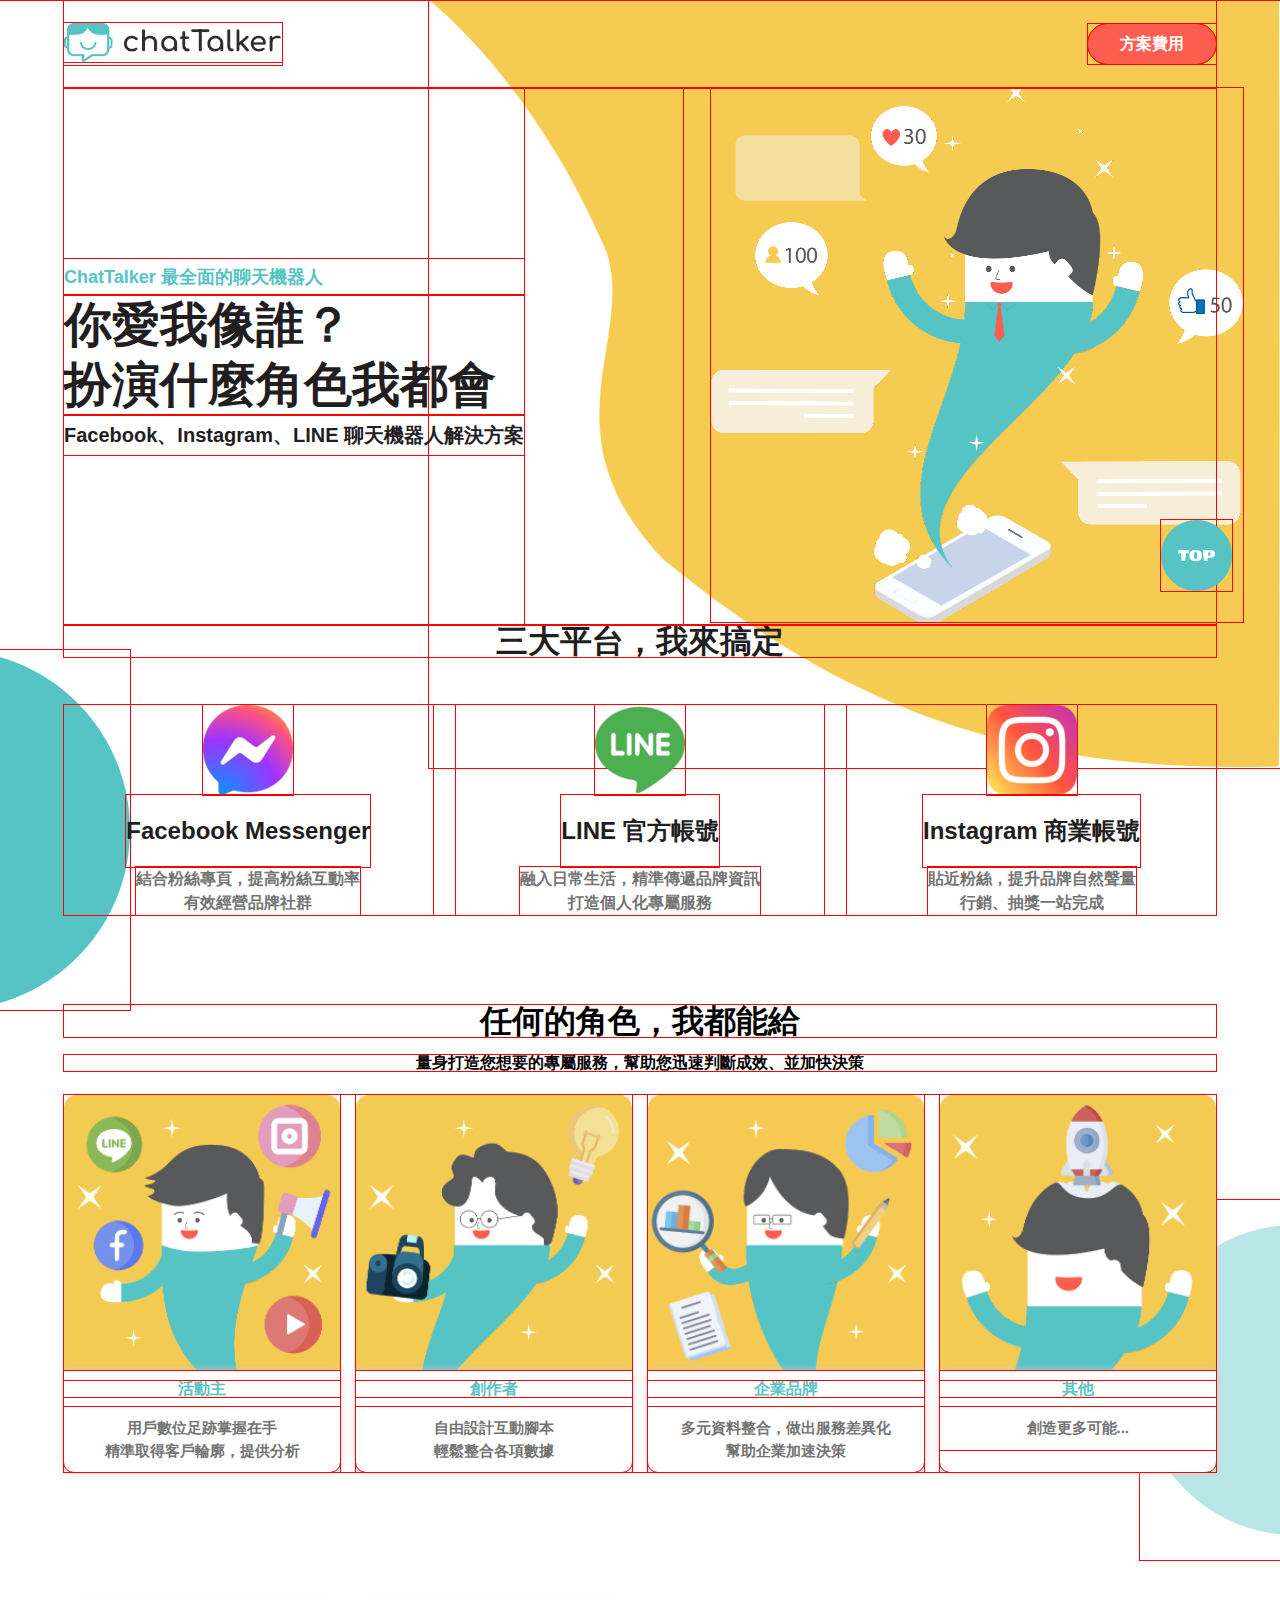
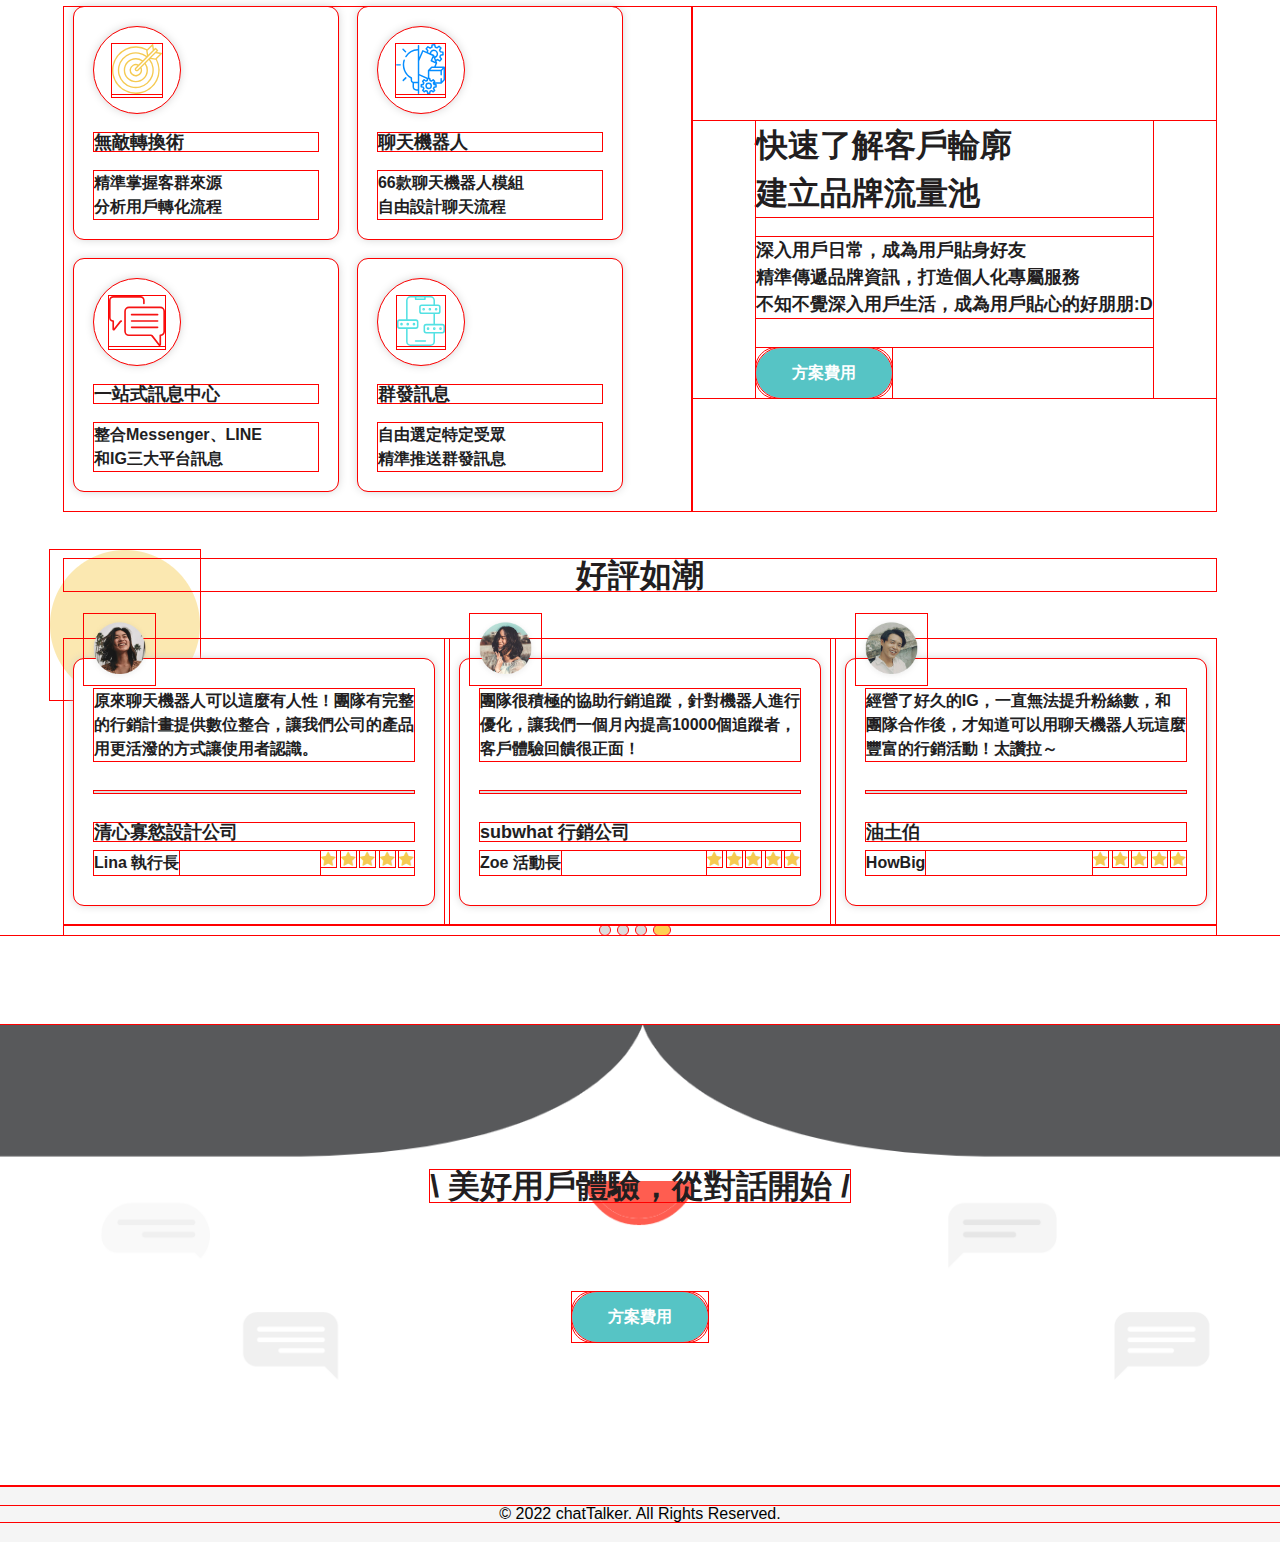
==== commit f5e4b096: "更新圖像" ====
--- a/index.html
+++ b/index.html
@@ -7,45 +7,61 @@
     <meta name="viewport" content="width=device-width, initial-scale=1.0">
     <link rel="stylesheet" href="css/reset.css">
     <link rel="stylesheet" href="css/style.css">
+    <link rel="stylesheet" href="https://cdnjs.cloudflare.com/ajax/libs/font-awesome/4.7.0/css/font-awesome.min.css">
     <title>第三週 - RWD 一點都不難，手把手打造手機版網</title>
 </head>
 
 <body>
-    <!-- 頁面內容(+背景底圖) -->
+    <!-- 頁面背景 ================= -->
+    <!-- 黃曲線色塊背景 -->
+    <div class="bg-yellow"></div>
+    <!-- 左半球背景 -->
+    <div class="left-ball"></div>
+    <!-- 右半球背景 -->
+    <div class="right-ball"></div>
+    <!-- 左(黃)球背景 -->
+    <div class="yellow-ball"></div>
+    <!-- 375px尺寸header分隔線 -->
+    <div class="header-line"></div>
+    <!-- 頁面外容器 ================= -->
     <div class="container">
-        <!-- 黃曲線色塊背景 -->
-        <div class="bgi-01"></div>
-        <!-- 置頂(GoTop) -->
         <a class="gotop" href="">
             <img src="img/top.png" alt="TOP"></a>
-        <!-- 表頭(Logo + 方案費用按鈕) -->
+        <!-- 頁首 ================= -->
         <div class="header">
-            <!-- (Logo) -->
-            <div class="logo-top"><a href=""><img src="img/logo.png" alt="HOME"></a></div>
-            <!-- (方案費用按鈕) -->
-            <a href="" class="link">
-                <div class="case-cost">
-                    <p>方案費用</p>
-                </div>
-            </a>
+            <div class="top-nav">
+                <!-- 頁首(LOGO) -->
+                <div class="logo">
+                    <a href="index.html"><img src="img/logo.png" alt="LOGO > 回首頁"></a>
+                </div>
+                <!-- (方案費用按鈕) -->
+                <div class="button-cost">
+                    <a href="page.html" class="link">
+                        <div class="case-cost">
+                            <p>方案費用</p>
+                        </div>
+                    </a>
+                </div>
+            </div>
         </div>
-        <!-- Banner(左側Slogan + 右側圖) -->
+
+        <!-- Banner內容 ================ -->
         <div class="banner">
-            <div class="solgan">
-                <ul class="slogan-item">
-                    <li class="solgan-item-1">ChatTalker 最全面的聊天機器人</li>
-                    <li class="solgan-item-2">你愛我像誰？<br>扮演什麼角色我都會</li>
-                    <li class="solgan-item-3">Facebook、Instagram、LINE 聊天機器人解決方案</li>
-                </ul>
-            </div>
-            <div class="bg-sm">
-                <div class="banner-img">
-                    <img src="img/home.png" alt="Banner圖">
-                </div>
+            <!-- (左側Slogan) -->
+            <div class="left-banner">
+                <div class="solgan-item">
+                    <div class="solgan-item-1">ChatTalker 最全面的聊天機器人</div>
+                    <div class="solgan-item-2">你愛我像誰？<br>扮演什麼角色我都會</div>
+                    <div class="solgan-item-3">Facebook、Instagram、LINE 聊天機器人解決方案</div>
+                </div>
+            </div>
+            <!-- (右側圖像) -->
+            <div class="right-banner">
+                <img src="img/home.png" alt="Banner圖">
             </div>
         </div>
 
-        <!-- 三大平台，我來搞定 -->
+        <!-- 三大平台，我來搞定 ================ -->
         <h1 class="social-media">三大平台，我來搞定</h1>
         <!-- Facebook + LINE + IG -->
         <ul class="media-3">
@@ -65,23 +81,23 @@
                 <p>貼近粉絲，提升品牌自然聲量<br>行銷、抽獎一站完成</p>
             </li>
         </ul>
-        <!-- 任何的角色，我都能給 -->
+        <!-- 任何的角色，我都能給 ================ -->
         <h1 class="any-actor">任何的角色，我都能給</h1>
         <p class="actor-slogan">量身打造您想要的專屬服務，幫助您迅速判斷成效、並加快決策</p>
         <ul class="actor">
-            <li class="actor-01"><a href=""><img src="img/actor-01.png" alt="活動主"></a>
+            <li class="actor-01"><img src="img/actor-01.png" alt="活動主">
                 <div class="actor-shadow">
                     <h2>活動主</h2>
                     <p>用戶數位足跡掌握在手<br>精準取得客戶輪廓，提供分析</p>
                 </div>
             </li>
-            <li class="actor-02"><a href=""><img src="img/actor-02.png" alt="創作者"></a>
+            <li class="actor-02"><img src="img/actor-02.png" alt="創作者">
                 <div class="actor-shadow">
                     <h2>創作者</h2>
                     <p>自由設計互動腳本<br>輕鬆整合各項數據</p>
                 </div>
             </li>
-            <li class="actor-03"><a href=""><img src="img/actor-03.png" alt="企業品牌"></a>
+            <li class="actor-03"><img src="img/actor-03.png" alt="企業品牌">
                 <div class="actor-shadow">
                     <h2>企業品牌</h2>
                     <p>多元資料整合，做出服務差異化<br>幫助企業加速決策</p>
@@ -89,47 +105,47 @@
             </li>
             <li class="actor-04"><img src="img/actor-04.png" alt="其他">
                 <div class="actor-shadow">
-                    <h2>企業品牌</h2>
-                    <p>多元資料整合，做出服務差異化<br>幫助企業加速決策</p>
-                </div>
-            </li>
-        </ul>
-        <!-- 信息欄位(LEFT + RIGHT) -->
+                    <h2>其他</h2>
+                    <p>創造更多可能...</p>
+                </div>
+            </li>
+        </ul>
+        <!-- 快速了解客戶輪廓 建立品牌流量池 ================ -->
         <div class="info">
-            <!-- 信息欄位(LEFT) -->
+            <!-- 快速了解客戶輪廓 (LEFT) -->
             <div class="info-left">
                 <ul class="info-all">
                     <li class="info-1">
                         <div class="info-bg">
-                            <img class="info-img-1" src="img/info-1.svg" alt="">
+                            <a href=""><img class="info-img-1" src="img/info-1.svg" alt="無敵轉換術"></a>
                         </div>
                         <h2>無敵轉換術</h2>
                         <p>精準掌握客群來源<br>分析用戶轉化流程</p>
                     </li>
                     <li class="info-2">
                         <div class="info-bg">
-                            <img class="info-img-2" src="img/info-2.svg" alt="">
+                            <a href=""><img class="info-img-2" src="img/info-2.svg" alt="聊天機器人"></a>
                         </div>
                         <h2>聊天機器人</h2>
                         <p>66款聊天機器人模組<br>自由設計聊天流程</p>
                     </li>
                     <li class="info-3">
                         <div class="info-bg">
-                            <img class="info-img-3" src="img/info-3.svg" alt="">
+                            <a href=""><img class="info-img-3" src="img/info-3.svg" alt="一站式訊息中心"></a>
                         </div>
                         <h2>一站式訊息中心</h2>
                         <p>整合Messenger、LINE<br>和IG三大平台訊息</p>
                     </li>
                     <li class="info-4">
                         <div class="info-bg">
-                            <img class="info-img-4" src="img/info-4.svg" alt="">
+                            <a href=""><img class="info-img-4" src="img/info-4.svg" alt="群發訊息"></a>
                         </div>
                         <h2>群發訊息</h2>
                         <p>自由選定特定受眾<br>精準推送群發訊息</p>
                     </li>
                 </ul>
             </div>
-            <!-- 信息欄位(RIGHT) -->
+            <!-- 快速了解客戶輪廓 (RIGHT) -->
             <div class="info-right">
                 <div class="info-cost">
                     <ul class="cost-item">
@@ -137,7 +153,7 @@
                         <li class="cost-item-2">深入用戶日常，成為用戶貼身好友<br>精準傳遞品牌資訊，打造個人化專屬服務<br>不知不覺深入用戶生活，成為用戶貼心的好朋朋:D</li>
                         <li class="cost-item-3">
                             <!-- 信息欄位(方案費用按鈕) -->
-                            <a href="" class="r-link">
+                            <a href="page.html" class="r-link">
                                 <div class="r-case-cost">
                                     <p>方案費用</p>
                                 </div>
@@ -145,12 +161,105 @@
                         </li>
                     </ul>
                 </div>
-
             </div>
         </div>
-
-    </div>
-
+        <!-- 好評如潮(教師) ================ -->
+        <h1 class="good">好評如潮</h1>
+        <ul class="good-teacher">
+            <li class="teacher-1">
+                <!-- 外框 + 陰影 -->
+                <div class="good-1">
+                    <!-- 教師大頭照 -->
+                    <img class="teacher-img-1" src="img/teacher-1.png" alt="清心寡慾設計公司 - Lina 執行長">
+                    <p>原來聊天機器人可以這麼有人性！團隊有完整的行銷計畫提供數位整合，讓我們公司的產品用更活潑的方式讓使用者認識。</p>
+                    <!-- 分隔線 -->
+                    <hr class="good-line">
+                    <h2>清心寡慾設計公司</h2>
+                    <div class="star-icon">
+                        <div>
+                            <p>Lina 執行長</p>
+                        </div>
+                        <!-- 5顆星 -->
+                        <div>
+                            <span class="fa fa-star checked"></span>
+                            <span class="fa fa-star checked"></span>
+                            <span class="fa fa-star checked"></span>
+                            <span class="fa fa-star checked"></span>
+                            <span class="fa fa-star checked"></span>
+                        </div>
+                    </div>
+                </div>
+            </li>
+            <li class="teacher-2">
+                <!-- 外框 + 陰影 -->
+                <div class="good-2">
+                    <!-- 教師大頭照 -->
+                    <img class="teacher-img-2" src="img/teacher-2.png" alt="subwhat 行銷公司 - Zoe 活動長">
+                    <p>團隊很積極的協助行銷追蹤，針對機器人進行優化，讓我們一個月內提高10000個追蹤者，客戶體驗回饋很正面！</p>
+                    <!-- 分隔線 -->
+                    <hr class="good-line">
+                    <h2>subwhat 行銷公司</h2>
+                    <div class="star-icon">
+                        <div>
+                            <p>Zoe 活動長</p>
+                        </div>
+                        <!-- 5顆星 -->
+                        <div>
+                            <span class="fa fa-star checked"></span>
+                            <span class="fa fa-star checked"></span>
+                            <span class="fa fa-star checked"></span>
+                            <span class="fa fa-star checked"></span>
+                            <span class="fa fa-star checked"></span>
+                        </div>
+                    </div>
+            </li>
+            <li class="teacher-3">
+                <!-- 外框 + 陰影 -->
+                <div class="good-3">
+                    <!-- 教師大頭照 -->
+                    <img class="teacher-img-3" src="img/teacher-3.png" alt="油土伯 - HowBig">
+                    <p>經營了好久的IG，一直無法提升粉絲數，和團隊合作後，才知道可以用聊天機器人玩這麼豐富的行銷活動！太讚拉～</p>
+                    <!-- 分隔線 -->
+                    <hr class="good-line">
+                    <h2>油土伯</h2>
+                    <div class="star-icon">
+                        <div>
+                            <p>HowBig</p>
+                        </div>
+                        <!-- 5顆星 -->
+                        <div>
+                            <span class="fa fa-star checked"></span>
+                            <span class="fa fa-star checked"></span>
+                            <span class="fa fa-star checked"></span>
+                            <span class="fa fa-star checked"></span>
+                            <span class="fa fa-star checked"></span>
+                        </div>
+                    </div>
+                </div>
+            </li>
+        </ul>
+        <!-- 輪播 4點 -->
+        <ul class="turn-all">
+            <li class="turn"></li>
+            <li class="turn"></li>
+            <li class="turn"></li>
+            <li class="turn-on"></li>
+        </ul>
+    </div>
+    </div>
+
+    <!-- 頁尾 footer ================ -->
+    <div class="footer">
+        <h2>\ 美好用戶體驗，從對話開始 /</h2>
+        <!-- 方案費用按鈕 -->
+        <a href="page.html" class="r-link">
+            <div class="r-case-cost">
+                <p>方案費用</p>
+            </div>
+        </a>
+    </div>
+    <div class="copyright">
+        <p>© 2022 chatTalker. All Rights Reserved.</p>
     </div>
 </body>
 
--- a/css/style.css
+++ b/css/style.css
@@ -1,48 +1,71 @@
-* {
+*,
+*::before,
+*::after {
   box-sizing: border-box;
 }
 body {
-  /* background-color: #fafafa; */
-  background-color: #ddd;
+  background-color: #fff;
   /* GOOGLE字型 */
   font-family: "Noto Sans TC", sans-serif;
-  /* 網頁瀏覽流動字體_(程式碼) */
-  /* font-size: calc(12px + (16 - 12) * ((100vw - 300px) / (2000 - 300))); */
-}
-/* 頁面內容 */
-.container {
-  max-width: 1364px;
-  height: auto;
-  margin: 0 auto;
-  /* 左右間隙 */
-  padding-left: 10vw;
-  padding-right: 10vw;
-  position: relative;
-  z-index: 2;
-}
+  font-weight: bold;
+}
+/* 頁面背景 ================= */
 /* 黃曲線色塊背景 */
-.bgi-01 {
-  position: absolute;
+.bg-yellow {
   width: 851.5px;
   height: 768px;
   background-size: contain;
   background-image: url("../img/bg_yellow.png");
   top: 0px;
   right: 0px;
+  position: absolute;
+  background-repeat: no-repeat;
+  z-index: -2;
+}
+/* 左半球背景 */
+.left-ball {
+  top: 650px;
+  position: absolute;
+  width: 130px;
+  height: 360px;
+  background-image: url("../img/ball-1.png");
+  background-position: right;
   background-repeat: no-repeat;
   z-index: -1;
 }
-/* 背景底圖(右黃曲，左藍球、右藍球，左黃球) */
+/* 右半球背景 */
+.right-ball {
+  top: 1200px;
+  right: 0px;
+  position: absolute;
+  width: 140px;
+  height: 360px;
+  background-image: url("../img/ball-2.png");
+  background-position: left;
+  background-repeat: no-repeat;
+  z-index: -1;
+}
+/* 左(黃)球背景 */
+.yellow-ball {
+  top: 2150px;
+  left: 50px;
+  position: absolute;
+  width: 150px;
+  height: 150px;
+  background-image: url("../img/ball-3.png");
+  background-position: right;
+  background-repeat: no-repeat;
+  z-index: -1;
+}
+/* 頁面外容器 ================= */
 .container {
-  background: url("../img/ball-1.png") -230px 518px,
-    url("../img/ball-2.png") 1156px 1464px, url("../img/ball-3.png") 50px 2750px;
-  background-repeat: no-repeat;
-  background-color: #fff;
-  border: 1px solid #efefef;
-}
-img {
-  width: 100%;
-  height: auto;
+  max-width: 1350px;
+  margin: 0 auto;
+  /* 左右間隙 */
+  padding-left: 5%;
+  padding-right: 5%;
+  position: relative;
+  z-index: 1;
 }
 /* 置頂(GoTop) */
 .gotop {
@@ -53,27 +76,32 @@
   right: 48px;
   z-index: 1;
 }
-
-/* 表頭(Logo + 方案費用按鈕) */
+/* 頁首 ================= */
 .header {
   width: 100%;
-  height: 80px;
+  margin: 0 auto;
+}
+.top-nav {
+  width: 100%;
+  height: 88px;
+  display: flex;
+  align-items: center;
   display: flex;
   justify-content: space-between;
   align-items: center;
 }
-/* 表頭(Logo) */
-.logo-top > img {
-  width: 218px;
+/* 頁首(LOGO) */
+.logo img {
+  max-width: 218px;
   height: auto;
 }
-/* 表頭(方案費用按鈕) */
-.case-cost {
+/* (方案費用按鈕) */
+.button-cost {
   width: 128px;
   display: flex;
   align-items: center;
 }
-.case-cost p {
+.button-cost p {
   display: flex;
   justify-content: center;
   align-items: center;
@@ -93,55 +121,45 @@
   background-color: #56c4c5;
 }
 
-/* Banner(左側Slogan + 右側圖) */
+/* Banner內容 ================= */
+/* (左側Slogan) */
 .banner {
   display: flex;
   justify-content: space-between;
-  height: 534px;
-  height: auto;
-  margin-bottom: 18%;
-}
-/* Banner(左側Slogan) */
-.solgan {
-  width: 451px;
+}
+.left-banner {
   display: flex;
   align-items: center;
 }
 .solgan-item-1 {
   font-size: 18px;
-  font-weight: bold;
   color: #56c4c5;
   line-height: 2;
 }
 .solgan-item-2 {
   font-size: 48px;
-  font-weight: bold;
-  color: #221e1f;
-  width: 432px;
+  color: #221e1f;
   line-height: 1.25;
 }
 .solgan-item-3 {
   font-size: 20px;
-  color: #22 1e1f;
+  color: #221e1f;
   line-height: 2;
 }
-/* Banner(右側圖) */
-.banner-img {
-  width: 532px;
-  display: flex;
-  justify-content: flex-end;
-}
-.banner-img > img {
+/* (右側圖像) */
+.right-banner img {
   width: 100%;
   height: auto;
+  margin-left: 5%;
 }
 
-/* 三大平台，我來搞定 */
+/* 三大平台，我來搞定 ================ */
 .social-media {
   font-size: 32px;
   font-weight: bold;
   text-align: center;
   margin-bottom: 48px;
+  color: #221e1f;
 }
 /* Facebook + LINE + IG */
 .media-3 {
@@ -184,7 +202,7 @@
   text-align: center;
   line-height: 1.5;
 }
-/* 任何的角色，我都能給 */
+/* 任何的角色，我都能給 ================ */
 .any-actor {
   font-size: 32px;
   font-weight: bold;
@@ -209,13 +227,12 @@
   display: flex;
   flex-direction: column;
   width: 24%;
-  background-color: #fff;
 }
 .actor-01 img,
 .actor-02 img,
 .actor-03 img,
 .actor-04 img {
-  max-width: 260px;
+  width: 100%;
   height: auto;
   display: flex;
   justify-content: center;
@@ -246,33 +263,37 @@
 .actor-shadow {
   border-radius: 0 0 10px 10px;
   box-shadow: 0 0 10px #ccc;
-}
-/* 信息欄位(LEFT + RIGHT) */
+  background-color: #fff;
+  height: 100%;
+}
+/* 快速了解客戶輪廓 建立品牌流量池 ================ */
 .info {
-  display: flex;
   margin-top: 15vh;
-}
-/* 信息欄位(LEFT) */
+  display: flex;
+}
+/* 快速了解客戶輪廓 (LEFT) */
 .info-left {
-  width: 50%;
+  width: 60%;
+  display: flex;
 }
 .info-all {
   display: flex;
   flex-wrap: wrap;
-  justify-content: space-between;
 }
 .info-1,
 .info-2,
 .info-3,
 .info-4 {
-  width: 40%;
+  width: 42%;
   display: flex;
   flex-direction: column;
-  padding: 30px 20px;
+  padding: 20px 20px;
   border-radius: 10px;
   box-shadow: 0 0 10px #ccc;
   margin-bottom: 20px;
-  margin-right: 30px;
+  margin-left: 10px;
+  margin-right: 10px;
+  background-color: #fff;
 }
 .info-bg {
   width: 86px;
@@ -282,8 +303,6 @@
   display: flex;
   justify-content: center;
   align-items: center;
-  margin-right: 30px;
-  background-color: #fff;
 }
 .info-img-1,
 .info-img-2,
@@ -317,6 +336,12 @@
   flex-direction: column;
   justify-content: center;
 }
+.info-cost {
+  display: flex;
+  flex-direction: column;
+  justify-content: center;
+  align-items: center;
+}
 .cost-item-1 {
   font-size: 32px;
   font-weight: bold;
@@ -356,75 +381,308 @@
   border-radius: 25px;
   background-color: #ff5d50;
 }
-/* * {
+/* 好評如潮(教師) ================ */
+.good {
+  font-size: 32px;
+  font-weight: bold;
+  text-align: center;
+  margin-top: 48px;
+  margin-bottom: 48px;
+  color: #221e1f;
+}
+.good-teacher {
+  display: flex;
+  justify-content: space-between;
+}
+.teacher-1,
+.teacher-2,
+.teacher-3 {
+  width: 33%;
+  display: flex;
+  justify-content: center;
+}
+/* 教師大頭照 */
+.teacher-img-1,
+.teacher-img-2,
+.teacher-img-3 {
+  width: 71px;
+  height: 71px;
+}
+/* 外框 + 陰影 */
+.good-1,
+.good-2,
+.good-3 {
+  padding: 30px 20px 30px 20px;
+  display: flex;
+  flex-direction: column;
+  border-radius: 10px;
+  box-shadow: 0 0 10px #ccc;
+  margin: 20px 10px;
+  background-color: #fff;
+  position: relative;
+  z-index: 1;
+}
+.teacher-img-1,
+.teacher-img-2,
+.teacher-img-3 {
+  position: absolute;
+  top: -45px;
+  left: 10px;
+  z-index: 2;
+}
+/* 分隔線 */
+.good-line {
+  margin: 30px 0;
+  border: 1px solid #ddd;
+}
+.good-1 h2,
+.good-2 h2,
+.good-3 h2 {
+  font-size: 18px;
+  font-weight: bold;
+  color: #221e1f;
+  margin-bottom: 10px;
+}
+.good-1 p,
+.good-2 p,
+.good-3 p {
+  font-size: 16px;
+  color: #221e1f;
+  line-height: 1.5;
+}
+/* 5顆星 */
+.star-icon {
+  display: flex;
+  justify-content: space-between;
+}
+.checked {
+  color: #f5ca52;
+}
+/* 輪播 4點 */
+.turn-all {
+  height: 10px;
+  display: flex;
+  justify-content: center;
+  margin-bottom: 10vh;
+}
+.turn {
+  width: 10px;
+  height: 10px;
+  background-color: #ddd;
+  border-radius: 5px;
+  margin-right: 8px;
+}
+.turn-on {
+  width: 16px;
+  height: 10px;
+  background-color: #ffd153;
+  border-radius: 5px;
+  margin-right: 10px;
+}
+
+/* 頁尾 footer ======================= */
+.footer {
+  background-image: url("../img/bg.png");
+  height: 503px;
+  background-repeat: no-repeat;
+  background-position: center;
+  display: flex;
+  flex-direction: column;
+  justify-content: center;
+  align-items: center;
+}
+.footer h2 {
+  font-size: 32px;
+  color: #221e1f;
+  margin-bottom: 10vh;
+}
+/* (方案費用按鈕) */
+.r-link {
+  width: 136px;
+  display: flex;
+  align-items: center;
+}
+.r-link p {
+  display: flex;
+  justify-content: center;
+  align-items: center;
+  height: 50px;
+  width: 136px;
+  color: #fff;
+  border-radius: 20px;
+  font-size: 16px;
+}
+a.r-link {
+  text-decoration: none;
+  border-radius: 25px;
+  background-color: #56c4c5;
+}
+a.r-link:hover {
+  border-radius: 25px;
+  background-color: #ff5d50;
+}
+/* 頁尾 footer ================ */
+.footer {
+  background-image: url("../img/bg.png");
+  height: 461px;
+  background-repeat: no-repeat;
+  background-position: center;
+  background-size: cover;
+}
+.copyright {
+  font-size: 16px;
+  font-weight: normal;
+  height: 56px;
+  text-align: center;
+  background-color: #f5f5f5;
+  padding: 20px 0;
+}
+* {
   outline: 1px solid red;
-} */
+}
 /* ================================= 768px 尺寸 ================================= */
 @media (max-width: 768px) {
   .container {
+    max-width: 100%;
     /* 左右間隙 */
-    padding-left: 7%;
-    padding-right: 7%;
-  }
+    padding-left: 3%;
+    padding-right: 3%;
+    margin: 0 auto;
+    position: relative;
+    z-index: 1;
+  }
+  .logo img {
+    width: 130px;
+    height: 24;
+  }
+  .banner {
+    display: flex;
+    flex-direction: column;
+    align-items: center;
+    margin-top: 30px;
+  }
+  .left-banner {
+    width: 96%;
+    display: flex;
+    flex-direction: column;
+  }
+  .solgan-item-1 {
+    font-size: 16px;
+    color: #56c4c5;
+    line-height: 2;
+  }
+  .solgan-item-2 {
+    font-size: 32px;
+    color: #221e1f;
+    line-height: 1.25;
+  }
+  .solgan-item-3 {
+    font-size: 16px;
+    color: #221e1f;
+    line-height: 2;
+  }
+  .right-banner {
+    display: flex;
+    justify-content: center;
+  }
+
+  /* 信息欄位(LEFT + RIGHT) */
+  .info {
+    display: flex;
+    flex-direction: column;
+  }
+  /* 信息欄位(LEFT) */
+  .info-all {
+    display: flex;
+    justify-content: center;
+  }
+  .info-left {
+    width: 100%;
+    margin-bottom: 50px;
+  }
+  /* 信息欄位(RIGHT) */
+  .info-right {
+    width: 100%;
+  }
+}
+
+/* ================================= 375px 尺寸 ================================= */
+@media (max-width: 375px) {
   /* 黃曲線色塊背景 */
-  .bgi-01 {
-    background-image: none;
-  }
-  .bg-sm {
-    width: 100%;
-    height: auto;
+  .bg-yellow {
+    max-width: 350px;
     background-size: contain;
     background-image: url("../img/bg_yellow_2.png");
-    background-position-x: center;
+    top: 120px;
+    background-position: center;
+    position: absolute;
     background-repeat: no-repeat;
     z-index: -1;
-    display: flex;
-    justify-content: center;
-  }
-  /* 表頭(Logo) */
-  .logo-top {
-    width: 130px;
-    height: auto;
-  }
-  .header {
-    border-bottom: 2px solid #ffd153;
-  }
-  /* Banner(左側Slogan + 右側圖) */
-  .banner {
-    display: flex;
-    justify-content: center;
-    flex-wrap: wrap;
-    margin-bottom: 100px;
-  }
-  /* Banner(左側Slogan) */
-  .slogan-item {
-    width: 90vw;
-  }
-  .solgan-item-1 {
-    font-size: 16px;
-    font-weight: bold;
-    color: #56c4c5;
-    line-height: 2;
-  }
-  .solgan-item-2 {
-    font-size: 32px;
-    font-weight: bold;
-    color: #221e1f;
-    width: 432px;
-    line-height: 1.25;
-  }
-  .solgan-item-3 {
-    font-size: 16px;
-    color: #22 1e1f;
-    line-height: 2;
-  }
-  /* Banner(右側圖) */
-  .banner-img {
-    width: 320px;
-    height: auto;
+  }
+  /* 左半球背景 */
+  .left-ball {
+    top: 650px;
+    left: -77px;
+    height: 126px;
+    background-size: contain;
+    background-image: url("../img/ball-1.png");
+    background-position: right;
+    background-repeat: no-repeat;
+    position: absolute;
+    z-index: -1;
+  }
+  /* 右半球背景 */
+  .right-ball {
+    top: 1250px;
+    position: absolute;
+    width: 136px;
+    background-size: contain;
+    background-image: url("../img/ball-2.png");
+    background-position-x: 50px;
+    background-repeat: no-repeat;
+    z-index: -1;
+  }
+  /* 左(黃)球背景 */
+  .yellow-ball {
+    top: 2150px;
+    position: absolute;
+    left: -76px;
+    height: 153px;
+    background-size: contain;
+    background-image: url("../img/ball-3.png");
+    background-position: right;
+    background-repeat: no-repeat;
+    z-index: -1;
+  }
+  /* 375px尺寸header分隔線 */
+  .header-line {
+    width: 100%;
+    height: 2px;
+    background-color: #ffd153;
+    top: 82px;
+    position: absolute;
+    z-index: 3;
+  }
+  /* 頁面內容 ================= */
+  .container {
+    max-width: 350px;
+    margin: 0 auto;
+    /* 左右間隙 */
+    padding-left: 20px;
+    padding-right: 20px;
+  }
+  /* 置頂(GoTop) */
+  .gotop {
+    width: 40px;
+    height: 40px;
+    position: absolute;
+    top: 520px;
+    right: 40px;
+    z-index: 1;
   }
   /* Facebook + LINE + IG */
   .social-media {
+    font-size: 28px;
     margin-bottom: 32px;
   }
   .media-3 {
@@ -439,10 +697,22 @@
     align-items: center;
     width: 100%;
   }
+  .Facebook img,
+  .LINE img,
+  .IG img {
+    width: 60px;
+    height: 60px;
+  }
   .Facebook h2,
   .LINE h2,
   .IG h2 {
+    font-size: 18px;
     padding: 14px 0;
+  }
+  .Facebook p,
+  .LINE p,
+  .IG p {
+    font-size: 14px;
   }
   .Facebook,
   .LINE,
@@ -450,10 +720,16 @@
     margin-bottom: 24px;
   }
   /* 任何的角色，我都能給 */
+  .any-actor {
+    font-size: 28px;
+  }
   .actor {
     display: flex;
     flex-wrap: wrap;
     align-items: center;
+  }
+  .actor-slogan {
+    font-size: 18px;
   }
   .actor-01,
   .actor-02,
@@ -463,6 +739,12 @@
     align-items: center;
     width: 100%;
     margin-bottom: 20px;
+  }
+  .actor-01 p,
+  .actor-02 p,
+  .actor-03 p,
+  .actor-04 p {
+    font-size: 16px;
   }
   .actor-shadow {
     width: 260px;
@@ -487,15 +769,25 @@
     border-radius: 10px;
     box-shadow: 0 0 10px #ccc;
     margin-bottom: 20px;
-    margin-right: 30px;
-  }
-  /* 信息欄位(LEFT + RIGHT) */
+    margin-right: 0px;
+  }
+  /* 快速了解客戶輪廓 建立品牌流量池 */
   .info {
     display: flex;
     flex-direction: column-reverse;
     margin-top: 15vh;
   }
-  /* 信息欄位(RIGHT) */
+  .info-all {
+    display: flex;
+    justify-content: center;
+  }
+  .info-1,
+  .info-2,
+  .info-3,
+  .info-4 {
+    width: 250px;
+  }
+  /* 快速了解客戶輪廓 (RIGHT) */
   .info-right {
     display: flex;
     align-items: center;
@@ -519,4 +811,30 @@
     display: flex;
     justify-content: center;
   }
-}
+  /* 好評如潮(教師) */
+  .teacher-1 {
+    width: 100%;
+    display: flex;
+    justify-content: center;
+  }
+  .good-1 {
+    margin-right: 0px;
+  }
+  /* 隱藏 教師2 教師3 */
+  .teacher-2 {
+    display: none;
+  }
+  .teacher-3 {
+    display: none;
+  }
+
+  .footer {
+    background-image: url("../img/bg_1.png");
+    height: 461px;
+    background-repeat: no-repeat;
+    background-position: center;
+  }
+  .footer h2 {
+    font-size: 24px;
+  }
+}
